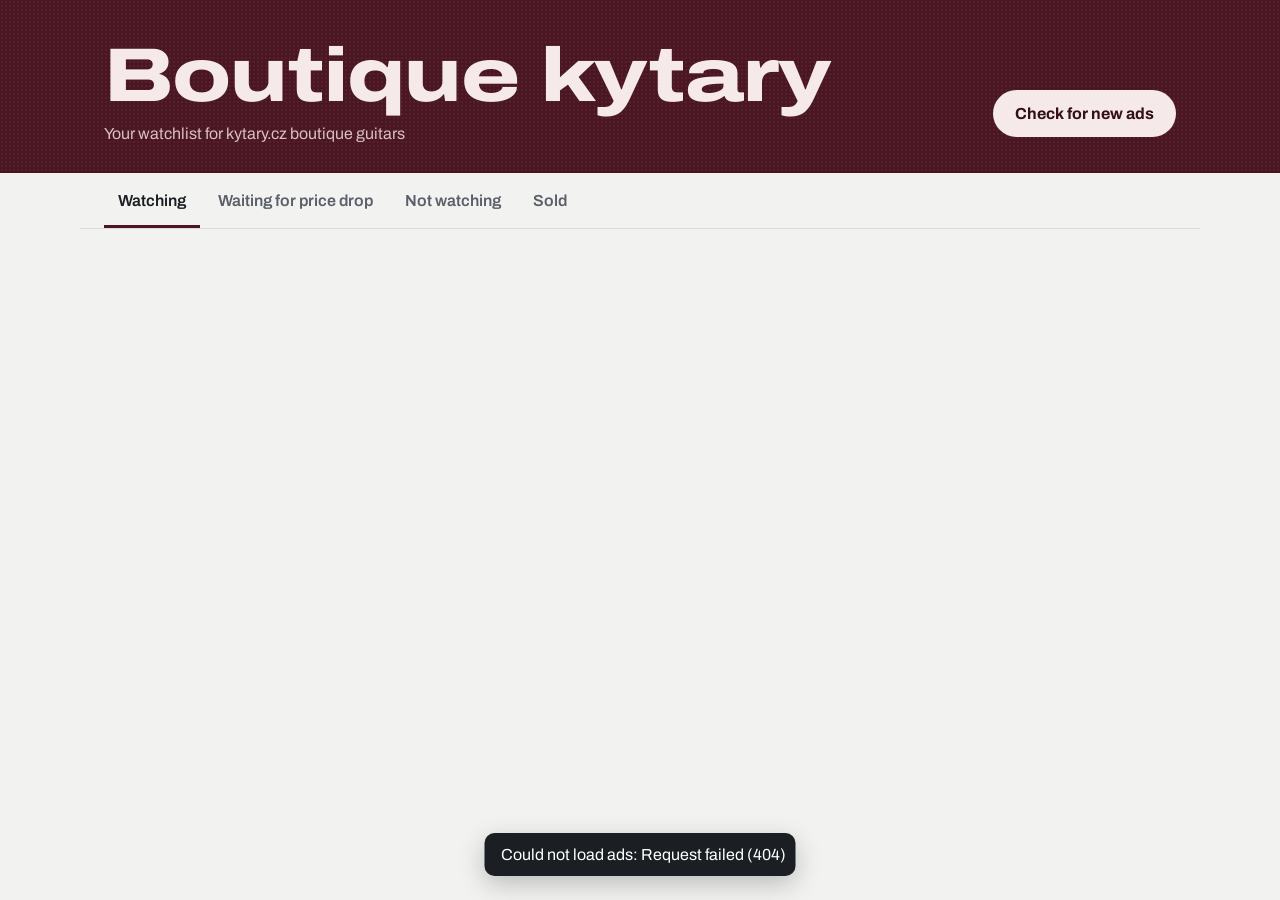
==== static/index.html @ fa1e03df "Initial commit" ====
<!doctype html>
<html lang="en">
<head>
  <meta charset="utf-8">
  <meta name="viewport" content="width=device-width, initial-scale=1">
  <title>Boutique Watchlist</title>
  <link rel="preconnect" href="https://fonts.googleapis.com">
  <link rel="preconnect" href="https://fonts.gstatic.com" crossorigin>
  <link href="https://fonts.googleapis.com/css2?family=Archivo:wdth,wght@62..125,100..900&display=swap" rel="stylesheet">
  <link rel="stylesheet" href="/static/style.css">
</head>
<body>
  <header class="band">
    <div class="band-inner">
      <h1>Boutique kytary</h1>
      <p class="band-sub">Your watchlist for kytary.cz boutique guitars</p>
      <div class="band-actions">
        <button id="refresh" class="btn-refresh" type="button">Check for new ads</button>
        <p id="last-run" class="last-run" aria-live="polite"></p>
      </div>
    </div>
  </header>

  <nav class="tabs" role="tablist" aria-label="Lists">
    <button role="tab" id="tab-watching" aria-controls="panel" data-tab="watching" aria-selected="true">Watching <span class="count"></span></button>
    <button role="tab" id="tab-waiting" aria-controls="panel" data-tab="waiting" aria-selected="false">Waiting for price drop <span class="count"></span></button>
    <button role="tab" id="tab-ignore" aria-controls="panel" data-tab="ignore" aria-selected="false">Not watching <span class="count"></span></button>
    <button role="tab" id="tab-sold" aria-controls="panel" data-tab="sold" aria-selected="false">Sold <span class="count"></span></button>
  </nav>

  <main id="panel" role="tabpanel" class="panel"></main>

  <div id="toast" class="toast" role="status" hidden>
    <span class="toast-text"></span>
    <button type="button" class="toast-undo">Undo</button>
  </div>

  <template id="row-tpl">
    <article class="ad">
      <a class="ad-thumb" target="_blank" rel="noopener"><img alt="" loading="lazy"></a>
      <div class="ad-info">
        <h3 class="ad-name"><a target="_blank" rel="noopener"><span class="ad-brand"></span> <span class="ad-model"></span></a></h3>
        <p class="ad-meta"><span class="ad-type"></span><span class="ad-id"></span></p>
      </div>
      <div class="ad-price">
        <span class="price-now"></span>
        <span class="price-was"></span>
        <span class="ad-avail"></span>
      </div>
      <div class="ad-controls"></div>
    </article>
  </template>

  <script src="/static/app.js"></script>
</body>
</html>
---- static/style.css ----
:root {
  --oxblood: #4A1621;
  --oxblood-deep: #330f17;
  --paper: #F2F3F1;
  --surface: #FFFFFF;
  --ink: #1B1E23;
  --ink-soft: #5B6068;
  --line: #D9DBD7;
  --brass: #A97F2F;
  --brass-tint: #F6EEDC;
  --green: #1E6B57;
  --green-tint: #E3F0EB;
  --sold: #B3261E;
  --focus: #2457C5;
  font-family: "Archivo", system-ui, sans-serif;
  font-variation-settings: "wdth" 100;
  color: var(--ink);
}

* { box-sizing: border-box; }

body {
  margin: 0;
  background: var(--paper);
  line-height: 1.45;
  font-size: 16px;
}

button, input { font: inherit; color: inherit; }

:focus-visible { outline: 3px solid var(--focus); outline-offset: 2px; }

/* Header band: the one loud element */
.band {
  background: var(--oxblood);
  background-image: radial-gradient(rgba(255,255,255,.05) 1px, transparent 1px);
  background-size: 4px 4px;
  color: #F5E9EA;
}
.band-inner {
  max-width: 1120px;
  margin: 0 auto;
  padding: 40px 24px 28px;
  display: grid;
  grid-template-columns: 1fr auto;
  align-items: end;
  gap: 4px 24px;
}
.band h1 {
  grid-column: 1;
  margin: 0;
  font-size: clamp(2.4rem, 7vw, 4.75rem);
  line-height: .95;
  font-weight: 800;
  font-variation-settings: "wdth" 125;
  letter-spacing: -.01em;
}
.band-sub { grid-column: 1; margin: 6px 0 0; color: #D9BEC2; }
.band-actions { grid-column: 2; grid-row: 1 / span 2; text-align: right; }
.btn-refresh {
  background: #F5E9EA;
  color: var(--oxblood-deep);
  border: 0;
  border-radius: 999px;
  padding: 12px 22px;
  font-weight: 700;
  cursor: pointer;
}
.btn-refresh:hover { background: #fff; }
.btn-refresh[disabled] { opacity: .7; cursor: progress; }
.last-run { margin: 8px 0 0; font-size: .875rem; color: #D9BEC2; }

/* Tabs */
.tabs {
  max-width: 1120px;
  margin: 0 auto;
  padding: 0 24px;
  display: flex;
  gap: 4px;
  border-bottom: 1px solid var(--line);
  overflow-x: auto;
}
.tabs button {
  background: none;
  border: 0;
  border-bottom: 3px solid transparent;
  padding: 16px 14px 12px;
  font-weight: 600;
  color: var(--ink-soft);
  cursor: pointer;
  white-space: nowrap;
}
.tabs button[aria-selected="true"] { color: var(--ink); border-bottom-color: var(--oxblood); }
.tabs .count { font-weight: 400; color: var(--ink-soft); }

.panel { max-width: 1120px; margin: 0 auto; padding: 8px 24px 96px; }

.group { margin-top: 32px; }
.group h2 {
  margin: 0 0 4px;
  font-size: 1.375rem;
  font-weight: 700;
  font-variation-settings: "wdth" 112;
}
.group-note { margin: 0 0 12px; color: var(--ink-soft); font-size: .9375rem; }
.empty { color: var(--ink-soft); padding: 16px 0; margin: 0; }

/* Ad rows */
.ad {
  display: grid;
  grid-template-columns: 96px minmax(0, 1fr) 150px 300px;
  gap: 16px;
  align-items: center;
  padding: 12px 0;
  border-top: 1px solid var(--line);
  font-variation-settings: "wdth" 88;
}
.ad:last-child { border-bottom: 1px solid var(--line); }
.ad-thumb {
  width: 96px; height: 96px;
  background: var(--surface);
  border-radius: 6px;
  display: grid; place-items: center;
  overflow: hidden;
}
.ad-thumb img { width: 100%; height: 100%; object-fit: contain; }
.ad-name { margin: 0; font-size: 1.0625rem; font-weight: 500; line-height: 1.3; }
.ad-name a { color: inherit; text-decoration: none; }
.ad-name a:hover { text-decoration: underline; }
.ad-brand { font-weight: 800; }
.ad-meta { margin: 4px 0 0; color: var(--ink-soft); font-size: .875rem; display: flex; gap: 12px; flex-wrap: wrap; }
.ad-price { display: flex; flex-direction: column; align-items: flex-end; text-align: right; }
.price-now { font-weight: 700; font-size: 1.125rem; font-variant-numeric: tabular-nums; }
.price-was { font-size: .875rem; color: var(--ink-soft); text-decoration: line-through; }
.price-was:empty { display: none; }
.ad-avail { font-size: .8125rem; color: var(--green); }

.ad.is-drop { background: linear-gradient(90deg, var(--brass-tint), transparent 70%); }
.ad.is-drop .price-now { color: var(--brass); }
.ad.is-gone .ad-thumb img { filter: grayscale(1); opacity: .6; }
.ad.is-gone .ad-avail { color: var(--sold); font-weight: 700; }

.sold-stamp {
  display: inline-block;
  border: 2px solid var(--sold);
  color: var(--sold);
  border-radius: 4px;
  padding: 0 6px;
  font-weight: 800;
  font-size: .8125rem;
  transform: rotate(-4deg);
}

/* Decision control */
.choice {
  display: inline-flex;
  border: 1px solid var(--line);
  border-radius: 8px;
  background: var(--surface);
  overflow: hidden;
}
.choice button {
  border: 0;
  background: none;
  padding: 8px 12px;
  font-size: .875rem;
  font-weight: 600;
  cursor: pointer;
  color: var(--ink-soft);
  white-space: nowrap;
}
.choice button + button { border-left: 1px solid var(--line); }
.choice button:hover { color: var(--ink); background: var(--paper); }
.choice button[aria-pressed="true"][data-status="watch"] { background: var(--green); color: #fff; }
.choice button[aria-pressed="true"][data-status="price"] { background: var(--brass); color: #fff; }
.choice button[aria-pressed="true"][data-status="ignore"] { background: var(--ink-soft); color: #fff; }

.target {
  display: flex;
  align-items: center;
  gap: 6px;
  margin-top: 8px;
  font-size: .875rem;
  color: var(--ink-soft);
}
.target input {
  width: 110px;
  padding: 6px 8px;
  border: 1px solid var(--line);
  border-radius: 6px;
  background: var(--surface);
  font-variant-numeric: tabular-nums;
}
.btn-plain {
  border: 1px solid var(--ink);
  background: var(--surface);
  border-radius: 8px;
  padding: 8px 12px;
  font-size: .875rem;
  font-weight: 600;
  cursor: pointer;
}
.btn-plain:hover { background: var(--ink); color: #fff; }
.controls-stack { display: flex; flex-direction: column; align-items: flex-start; gap: 8px; }

/* Toast */
.toast {
  position: fixed;
  left: 50%; bottom: 24px;
  transform: translateX(-50%);
  background: var(--ink);
  color: #fff;
  border-radius: 10px;
  padding: 10px 10px 10px 16px;
  display: flex; gap: 16px; align-items: center;
  max-width: calc(100vw - 32px);
  box-shadow: 0 8px 24px rgba(27,30,35,.25);
}
.toast[hidden] { display: none; }
.toast-undo { background: none; border: 1px solid #fff4; color: #fff; border-radius: 6px; padding: 4px 10px; cursor: pointer; }
.toast.is-error .toast-undo { display: none; }

@media (max-width: 860px) {
  .band-inner { grid-template-columns: 1fr; padding: 28px 16px 20px; }
  .band-actions { grid-column: 1; grid-row: auto; text-align: left; margin-top: 16px; }
  .tabs, .panel { padding-left: 16px; padding-right: 16px; }
  .ad { grid-template-columns: 72px minmax(0, 1fr) auto; }
  .ad-thumb { width: 72px; height: 72px; }
  .ad-controls { grid-column: 1 / -1; }
}

@media (prefers-reduced-motion: no-preference) {
  .ad.just-changed { animation: flash .9s ease-out; }
  @keyframes flash { from { background-color: var(--green-tint); } to { background-color: transparent; } }
}
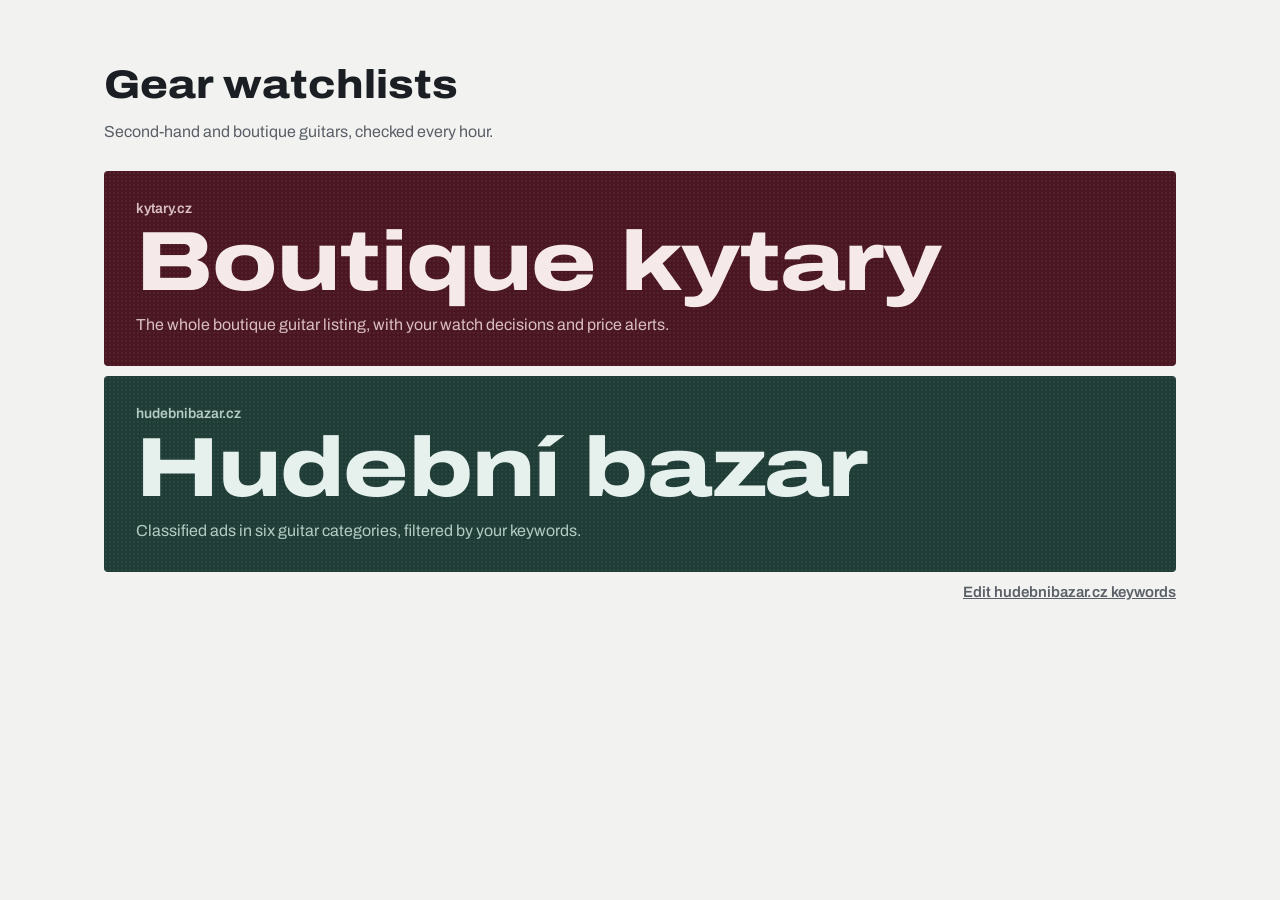
==== commit 1295797c: "Split into multiple scrapers: add hudebnibazar source Move the kytary boutique scraper, its DB layer" ====
--- a/static/index.html
+++ b/static/index.html
@@ -3,54 +3,56 @@
 <head>
   <meta charset="utf-8">
   <meta name="viewport" content="width=device-width, initial-scale=1">
-  <title>Boutique Watchlist</title>
+  <title>Gear watchlists</title>
   <link rel="preconnect" href="https://fonts.googleapis.com">
   <link rel="preconnect" href="https://fonts.gstatic.com" crossorigin>
   <link href="https://fonts.googleapis.com/css2?family=Archivo:wdth,wght@62..125,100..900&display=swap" rel="stylesheet">
   <link rel="stylesheet" href="/static/style.css">
 </head>
-<body>
-  <header class="band">
-    <div class="band-inner">
-      <h1>Boutique kytary</h1>
-      <p class="band-sub">Your watchlist for kytary.cz boutique guitars</p>
-      <div class="band-actions">
-        <button id="refresh" class="btn-refresh" type="button">Check for new ads</button>
-        <p id="last-run" class="last-run" aria-live="polite"></p>
-      </div>
-    </div>
+<body class="hub">
+  <header class="hub-head">
+    <h1>Gear watchlists</h1>
+    <p>Second-hand and boutique guitars, checked every hour.</p>
   </header>
 
-  <nav class="tabs" role="tablist" aria-label="Lists">
-    <button role="tab" id="tab-watching" aria-controls="panel" data-tab="watching" aria-selected="true">Watching <span class="count"></span></button>
-    <button role="tab" id="tab-waiting" aria-controls="panel" data-tab="waiting" aria-selected="false">Waiting for price drop <span class="count"></span></button>
-    <button role="tab" id="tab-ignore" aria-controls="panel" data-tab="ignore" aria-selected="false">Not watching <span class="count"></span></button>
-    <button role="tab" id="tab-sold" aria-controls="panel" data-tab="sold" aria-selected="false">Sold <span class="count"></span></button>
-  </nav>
+  <main class="sources">
+    <a class="source" data-source="kytary" href="/kytary-boutique/">
+      <span class="source-site">kytary.cz</span>
+      <span class="source-name">Boutique kytary</span>
+      <span class="source-what">The whole boutique guitar listing, with your watch decisions and price alerts.</span>
+      <span class="source-stats" id="stats-kytary_boutique"></span>
+    </a>
+    <a class="source" data-source="hudebnibazar" href="/hudebnibazar/">
+      <span class="source-site">hudebnibazar.cz</span>
+      <span class="source-name">Hudební bazar</span>
+      <span class="source-what">Classified ads in six guitar categories, filtered by your keywords.</span>
+      <span class="source-stats" id="stats-hudebnibazar"></span>
+    </a>
+    <a class="source-extra" href="/hudebnibazar/keywords">Edit hudebnibazar.cz keywords</a>
+  </main>
 
-  <main id="panel" role="tabpanel" class="panel"></main>
-
-  <div id="toast" class="toast" role="status" hidden>
-    <span class="toast-text"></span>
-    <button type="button" class="toast-undo">Undo</button>
-  </div>
-
-  <template id="row-tpl">
-    <article class="ad">
-      <a class="ad-thumb" target="_blank" rel="noopener"><img alt="" loading="lazy"></a>
-      <div class="ad-info">
-        <h3 class="ad-name"><a target="_blank" rel="noopener"><span class="ad-brand"></span> <span class="ad-model"></span></a></h3>
-        <p class="ad-meta"><span class="ad-type"></span><span class="ad-id"></span></p>
-      </div>
-      <div class="ad-price">
-        <span class="price-now"></span>
-        <span class="price-was"></span>
-        <span class="ad-avail"></span>
-      </div>
-      <div class="ad-controls"></div>
-    </article>
-  </template>
-
-  <script src="/static/app.js"></script>
+  <script>
+    const when = new Intl.DateTimeFormat("en-GB", { dateStyle: "medium", timeStyle: "short" });
+    function stat(value, label) {
+      const s = document.createElement("span");
+      s.className = "stat";
+      const b = document.createElement("b");
+      b.textContent = value;
+      s.append(b, label);
+      return s;
+    }
+    fetch("/api/summary").then((r) => r.json()).then((data) => {
+      for (const [key, s] of Object.entries(data)) {
+        const box = document.getElementById(`stats-${key}`);
+        const items = [stat(s.new, " new"), stat(s.watching, " watching")];
+        if (s.keywords != null) items.push(stat(s.keywords, s.keywords === 1 ? " keyword" : " keywords"));
+        const last = document.createElement("span");
+        last.className = "stat-when";
+        last.textContent = s.running ? "Scanning now…"
+          : s.last_run ? `Checked ${when.format(new Date(s.last_run.run_at || s.last_run.finished_at))}` : "Not checked yet";
+        box.replaceChildren(...items, last);
+      }
+    }).catch(() => {});
+  </script>
 </body>
 </html>
--- a/static/style.css
+++ b/static/style.css
@@ -12,9 +12,20 @@
   --green-tint: #E3F0EB;
   --sold: #B3261E;
   --focus: #2457C5;
+  --tolex: #1F3D36;
+  --tolex-deep: #142924;
   font-family: "Archivo", system-ui, sans-serif;
   font-variation-settings: "wdth" 100;
   color: var(--ink);
+}
+
+/* Each source has its own band colour: kytary.cz oxblood, hudebnibazar.cz amp-tolex green. */
+[data-source="kytary"] { --band: var(--oxblood); --band-deep: var(--oxblood-deep); --band-ink: #F5E9EA; --band-soft: #D9BEC2; }
+[data-source="hudebnibazar"] { --band: var(--tolex); --band-deep: var(--tolex-deep); --band-ink: #E6F0EC; --band-soft: #B3CBC2; }
+
+.visually-hidden {
+  position: absolute; width: 1px; height: 1px; overflow: hidden;
+  clip-path: inset(50%); white-space: nowrap;
 }
 
 * { box-sizing: border-box; }
@@ -32,10 +43,10 @@
 
 /* Header band: the one loud element */
 .band {
-  background: var(--oxblood);
+  background: var(--band);
   background-image: radial-gradient(rgba(255,255,255,.05) 1px, transparent 1px);
   background-size: 4px 4px;
-  color: #F5E9EA;
+  color: var(--band-ink);
 }
 .band-inner {
   max-width: 1120px;
@@ -55,11 +66,11 @@
   font-variation-settings: "wdth" 125;
   letter-spacing: -.01em;
 }
-.band-sub { grid-column: 1; margin: 6px 0 0; color: #D9BEC2; }
-.band-actions { grid-column: 2; grid-row: 1 / span 2; text-align: right; }
+.band-sub { grid-column: 1; margin: 6px 0 0; color: var(--band-soft); }
+.band-actions { grid-column: 2; grid-row: 2 / span 2; align-self: end; text-align: right; }
 .btn-refresh {
-  background: #F5E9EA;
-  color: var(--oxblood-deep);
+  background: var(--band-ink);
+  color: var(--band-deep);
   border: 0;
   border-radius: 999px;
   padding: 12px 22px;
@@ -68,7 +79,7 @@
 }
 .btn-refresh:hover { background: #fff; }
 .btn-refresh[disabled] { opacity: .7; cursor: progress; }
-.last-run { margin: 8px 0 0; font-size: .875rem; color: #D9BEC2; }
+.last-run { margin: 8px 0 0; font-size: .875rem; color: var(--band-soft); max-width: 36ch; margin-left: auto; }
 
 /* Tabs */
 .tabs {
@@ -90,7 +101,7 @@
   cursor: pointer;
   white-space: nowrap;
 }
-.tabs button[aria-selected="true"] { color: var(--ink); border-bottom-color: var(--oxblood); }
+.tabs button[aria-selected="true"] { color: var(--ink); border-bottom-color: var(--band); }
 .tabs .count { font-weight: 400; color: var(--ink-soft); }
 
 .panel { max-width: 1120px; margin: 0 auto; padding: 8px 24px 96px; }
@@ -133,6 +144,22 @@
 .price-now { font-weight: 700; font-size: 1.125rem; font-variant-numeric: tabular-nums; }
 .price-was { font-size: .875rem; color: var(--ink-soft); text-decoration: line-through; }
 .price-was:empty { display: none; }
+
+/* Start / Min / Max under the price now */
+.price-range {
+  margin: 4px 0 2px;
+  display: grid;
+  grid-template-columns: auto auto;
+  gap: 0 8px;
+  font-size: .8125rem;
+  line-height: 1.35;
+  font-variant-numeric: tabular-nums;
+}
+.price-range div { display: contents; }
+.price-range dt { color: var(--ink-soft); text-align: left; }
+.price-range dd { margin: 0; text-align: right; }
+.price-range.is-flat dd { color: var(--ink-soft); }
+.price-range .is-low dt, .price-range .is-low dd { color: var(--green); font-weight: 700; }
 .ad-avail { font-size: .8125rem; color: var(--green); }
 
 .ad.is-drop { background: linear-gradient(90deg, var(--brass-tint), transparent 70%); }
@@ -218,7 +245,186 @@
 }
 .toast[hidden] { display: none; }
 .toast-undo { background: none; border: 1px solid #fff4; color: #fff; border-radius: 6px; padding: 4px 10px; cursor: pointer; }
-.toast.is-error .toast-undo { display: none; }
+.toast:not(.has-undo) .toast-undo { display: none; }
+
+/* Link back to the main page, sitting above the page name */
+.band-home {
+  grid-column: 1 / -1;
+  justify-self: start;
+  margin-bottom: 20px;
+  color: var(--band-soft);
+  font-size: .875rem;
+  font-weight: 600;
+  text-decoration: none;
+  border-bottom: 1px solid currentColor;
+}
+.band-home:hover { color: var(--band-ink); }
+.band-home::before { content: "\2039  "; }
+
+/* Tabs that are links to other pages (results and keywords) */
+.tabs { justify-content: space-between; }
+.tabs-list { display: flex; gap: 4px; }
+.tabs-link, .tabs-page {
+  display: inline-block;
+  padding: 16px 14px 12px;
+  border-bottom: 3px solid transparent;
+  font-weight: 600;
+  color: var(--ink-soft);
+  text-decoration: none;
+  white-space: nowrap;
+}
+.tabs-link { color: var(--band); }
+.tabs-link:hover, .tabs-page:hover { color: var(--ink); }
+.tabs-page[aria-current="page"] { color: var(--ink); border-bottom-color: var(--band); }
+
+/* Category filter */
+.filters {
+  max-width: 1120px;
+  margin: 0 auto;
+  padding: 16px 24px 0;
+  display: flex;
+  flex-wrap: wrap;
+  gap: 8px;
+}
+.filters:empty { display: none; }
+.chip {
+  border: 1px solid var(--line);
+  background: var(--surface);
+  border-radius: 999px;
+  padding: 6px 14px;
+  font-size: .875rem;
+  font-weight: 600;
+  cursor: pointer;
+}
+.chip .count { font-weight: 400; color: var(--ink-soft); }
+.chip:hover { border-color: var(--ink-soft); }
+.chip[aria-pressed="true"] { background: var(--band); border-color: var(--band); color: var(--band-ink); }
+.chip[aria-pressed="true"] .count { color: var(--band-soft); }
+
+/* Keyword that found the ad */
+.ad-tags { margin: 6px 0 0; display: flex; gap: 6px; flex-wrap: wrap; }
+.tag {
+  font-size: .75rem;
+  font-weight: 600;
+  padding: 1px 8px;
+  border-radius: 4px;
+  background: var(--green-tint);
+  color: var(--band);
+}
+.price-now.is-text { font-weight: 500; font-size: .9375rem; color: var(--ink-soft); }
+.ad-thumb:not(:has(img)) { background: var(--line); }
+
+/* ---------- keywords page ---------- */
+.kw-panel { padding-top: 24px; }
+.kw-help p { margin: 0; max-width: 72ch; color: var(--ink-soft); font-size: .9375rem; }
+
+.kw-group { margin-top: 40px; }
+.kw-group-head { display: flex; align-items: baseline; justify-content: space-between; gap: 4px 24px; flex-wrap: wrap; margin-bottom: 8px; }
+.kw-group h2 {
+  margin: 0;
+  font-size: 1.5rem;
+  font-weight: 750;
+  font-variation-settings: "wdth" 118;
+}
+.kw-sources { margin: 0; font-size: .8125rem; color: var(--ink-soft); }
+.kw-sources a { color: inherit; }
+
+.kw-row {
+  display: grid;
+  grid-template-columns: minmax(150px, 1.1fr) minmax(170px, 1.4fr) 104px 104px 132px 196px;
+  gap: 10px;
+  align-items: center;
+  padding: 8px 0;
+  border-top: 1px solid var(--line);
+}
+.kw-head {
+  border-top: 0;
+  padding-bottom: 2px;
+  font-size: .8125rem;
+  color: var(--ink-soft);
+}
+.kw-field { display: block; min-width: 0; }
+.kw-field input {
+  width: 100%;
+  padding: 7px 9px;
+  border: 1px solid transparent;
+  border-radius: 6px;
+  background: transparent;
+}
+.kw-row:not(.kw-add) .kw-phrase input { font-weight: 750; font-size: 1.0625rem; font-variation-settings: "wdth" 108; }
+.kw-row:not(.kw-add) .kw-field input:hover { border-color: var(--line); background: var(--surface); }
+.kw-field input:focus { border-color: var(--ink-soft); background: var(--surface); }
+.kw-min input, .kw-max input { font-variant-numeric: tabular-nums; }
+.kw-row.is-dirty { background: var(--brass-tint); box-shadow: -12px 0 0 var(--brass-tint), 12px 0 0 var(--brass-tint); }
+
+.kw-result { display: flex; flex-direction: column; font-size: .8125rem; color: var(--ink-soft); line-height: 1.3; min-width: 0; }
+.kw-result strong { color: var(--ink); font-size: .875rem; }
+.kw-result.is-error strong { color: var(--sold); }
+.kw-result.is-error span { overflow: hidden; text-overflow: ellipsis; white-space: nowrap; }
+
+.kw-actions { display: flex; gap: 4px; justify-content: flex-end; flex-wrap: wrap; }
+.btn-quiet {
+  border: 0;
+  background: none;
+  padding: 8px 8px;
+  font-size: .875rem;
+  font-weight: 600;
+  color: var(--ink-soft);
+  cursor: pointer;
+  border-radius: 6px;
+}
+.btn-quiet:hover { color: var(--ink); background: var(--surface); }
+.btn-danger:hover { color: var(--sold); }
+
+.kw-add { border-top: 1px dashed var(--line); padding-top: 12px; align-items: end; }
+.kw-add .kw-label { display: block; font-size: .8125rem; color: var(--ink-soft); margin-bottom: 2px; }
+.kw-add .kw-field input { border-color: var(--line); background: var(--surface); }
+.kw-add:first-child { border-top: 1px solid var(--line); }
+
+/* ---------- main page ---------- */
+.hub { background: var(--paper); }
+.hub-head { max-width: 1120px; margin: 0 auto; padding: 56px 24px 28px; }
+.hub-head h1 {
+  margin: 0;
+  font-size: clamp(1.75rem, 4vw, 2.5rem);
+  font-weight: 800;
+  font-variation-settings: "wdth" 112;
+}
+.hub-head p { margin: 6px 0 0; color: var(--ink-soft); }
+
+.sources { max-width: 1120px; margin: 0 auto; padding: 0 24px 80px; display: flex; flex-direction: column; gap: 10px; }
+.source {
+  display: grid;
+  grid-template-columns: minmax(0, 1fr) auto;
+  grid-template-areas: "site site" "name stats" "what stats";
+  gap: 0 32px;
+  padding: 28px 32px 30px;
+  background: var(--band);
+  background-image: radial-gradient(rgba(255,255,255,.05) 1px, transparent 1px);
+  background-size: 4px 4px;
+  color: var(--band-ink);
+  text-decoration: none;
+  border-radius: 4px;
+}
+.source-site { grid-area: site; font-size: .875rem; font-weight: 600; color: var(--band-soft); }
+.source-name {
+  grid-area: name;
+  font-size: clamp(2.25rem, 7.5vw, 5.25rem);
+  line-height: .95;
+  font-weight: 800;
+  font-variation-settings: "wdth" 125;
+  letter-spacing: -.01em;
+  margin-top: 4px;
+  transition: font-variation-settings .35s ease;
+}
+.source:hover .source-name, .source:focus-visible .source-name { font-variation-settings: "wdth" 100; }
+.source-what { grid-area: what; margin-top: 10px; color: var(--band-soft); max-width: 60ch; }
+.source-stats { grid-area: stats; align-self: end; display: flex; flex-direction: column; align-items: flex-end; gap: 2px; text-align: right; }
+.stat { font-size: .9375rem; color: var(--band-soft); }
+.stat b { font-size: 1.5rem; font-weight: 750; color: var(--band-ink); font-variant-numeric: tabular-nums; }
+.stat-when { margin-top: 6px; font-size: .8125rem; color: var(--band-soft); }
+.source-extra { align-self: flex-end; color: var(--ink-soft); font-size: .9375rem; font-weight: 600; }
+.source-extra:hover { color: var(--ink); }
 
 @media (max-width: 860px) {
   .band-inner { grid-template-columns: 1fr; padding: 28px 16px 20px; }
@@ -227,9 +433,87 @@
   .ad { grid-template-columns: 72px minmax(0, 1fr) auto; }
   .ad-thumb { width: 72px; height: 72px; }
   .ad-controls { grid-column: 1 / -1; }
+  .last-run { margin-left: 0; }
+  .filters { padding-left: 16px; padding-right: 16px; }
+  .kw-head { display: none; }
+  .kw-row { grid-template-columns: 1fr 1fr; padding: 12px 0; }
+  .kw-phrase, .kw-excl { grid-column: 1 / -1; }
+  .kw-row .kw-label.visually-hidden { position: static; width: auto; height: auto; clip-path: none; display: block; font-size: .8125rem; color: var(--ink-soft); }
+  .kw-actions { justify-content: flex-start; }
+  .source { grid-template-columns: 1fr; grid-template-areas: "site" "name" "what" "stats"; padding: 22px 20px; }
+  .source-stats { align-items: flex-start; text-align: left; flex-direction: row; flex-wrap: wrap; gap: 4px 16px; margin-top: 16px; }
+  .hub-head, .sources { padding-left: 16px; padding-right: 16px; }
 }
 
 @media (prefers-reduced-motion: no-preference) {
   .ad.just-changed { animation: flash .9s ease-out; }
   @keyframes flash { from { background-color: var(--green-tint); } to { background-color: transparent; } }
 }
+
+@media (prefers-reduced-motion: reduce) {
+  .source-name { transition: none; }
+}
+
+/* Scan controls in each category header on the keywords page */
+.kw-group-title { min-width: 0; }
+.kw-scan { display: flex; flex-direction: column; align-items: flex-end; gap: 6px; text-align: right; }
+.kw-scan-status { margin: 0; display: flex; flex-direction: column; font-size: .8125rem; color: var(--ink-soft); line-height: 1.35; }
+.kw-scan-status .is-busy { color: var(--band); font-weight: 600; }
+.kw-scan-status .is-warn { color: var(--brass); font-weight: 600; }
+.kw-scan-actions { display: flex; gap: 4px; }
+.kw-scan-actions button[disabled] { opacity: .5; cursor: progress; }
+.kw-help p + p { margin-top: 8px; }
+.kw-group-head { align-items: flex-end; }
+@media (max-width: 860px) {
+  .kw-scan { align-items: flex-start; text-align: left; }
+}
+
+/* Two buttons in the band (results page) */
+.band-buttons { display: flex; gap: 8px; justify-content: flex-end; flex-wrap: wrap; }
+.btn-refresh-quiet { background: transparent; color: var(--band-ink); box-shadow: inset 0 0 0 1px var(--band-soft); }
+.btn-refresh-quiet:hover { background: rgba(255,255,255,.08); }
+@media (max-width: 860px) { .band-buttons { justify-content: flex-start; } }
+
+/* Your note on an ad (Hudební bazar) */
+.ad-note { margin-top: 6px; }
+.ad-note-text {
+  margin: 0 0 2px;
+  padding: 6px 10px;
+  border-left: 3px solid var(--brass);
+  background: var(--brass-tint);
+  border-radius: 0 6px 6px 0;
+  font-size: .875rem;
+  white-space: pre-wrap;
+  overflow-wrap: anywhere;
+  max-width: 60ch;
+}
+.ad-note textarea {
+  display: block;
+  width: 100%;
+  max-width: 60ch;
+  padding: 7px 9px;
+  border: 1px solid var(--ink-soft);
+  border-radius: 6px;
+  background: var(--surface);
+  font: inherit;
+  font-size: .875rem;
+  resize: vertical;
+}
+.ad-note-actions { display: flex; align-items: center; gap: 8px; margin-top: 6px; flex-wrap: wrap; }
+.ad-note-hint { font-size: .75rem; color: var(--ink-soft); }
+.btn-link {
+  border: 0;
+  background: none;
+  padding: 2px 0;
+  font-size: .8125rem;
+  font-weight: 600;
+  color: var(--ink-soft);
+  text-decoration: underline;
+  text-underline-offset: 2px;
+  cursor: pointer;
+}
+.btn-link:hover { color: var(--ink); }
+/* Note sits in the buttons column: fill that column, keep it compact */
+.ad-controls .ad-note { margin-top: 8px; }
+.ad-controls .ad-note-text, .ad-controls .ad-note textarea { max-width: none; }
+.ad-controls .ad-note textarea { min-height: 2.6em; }
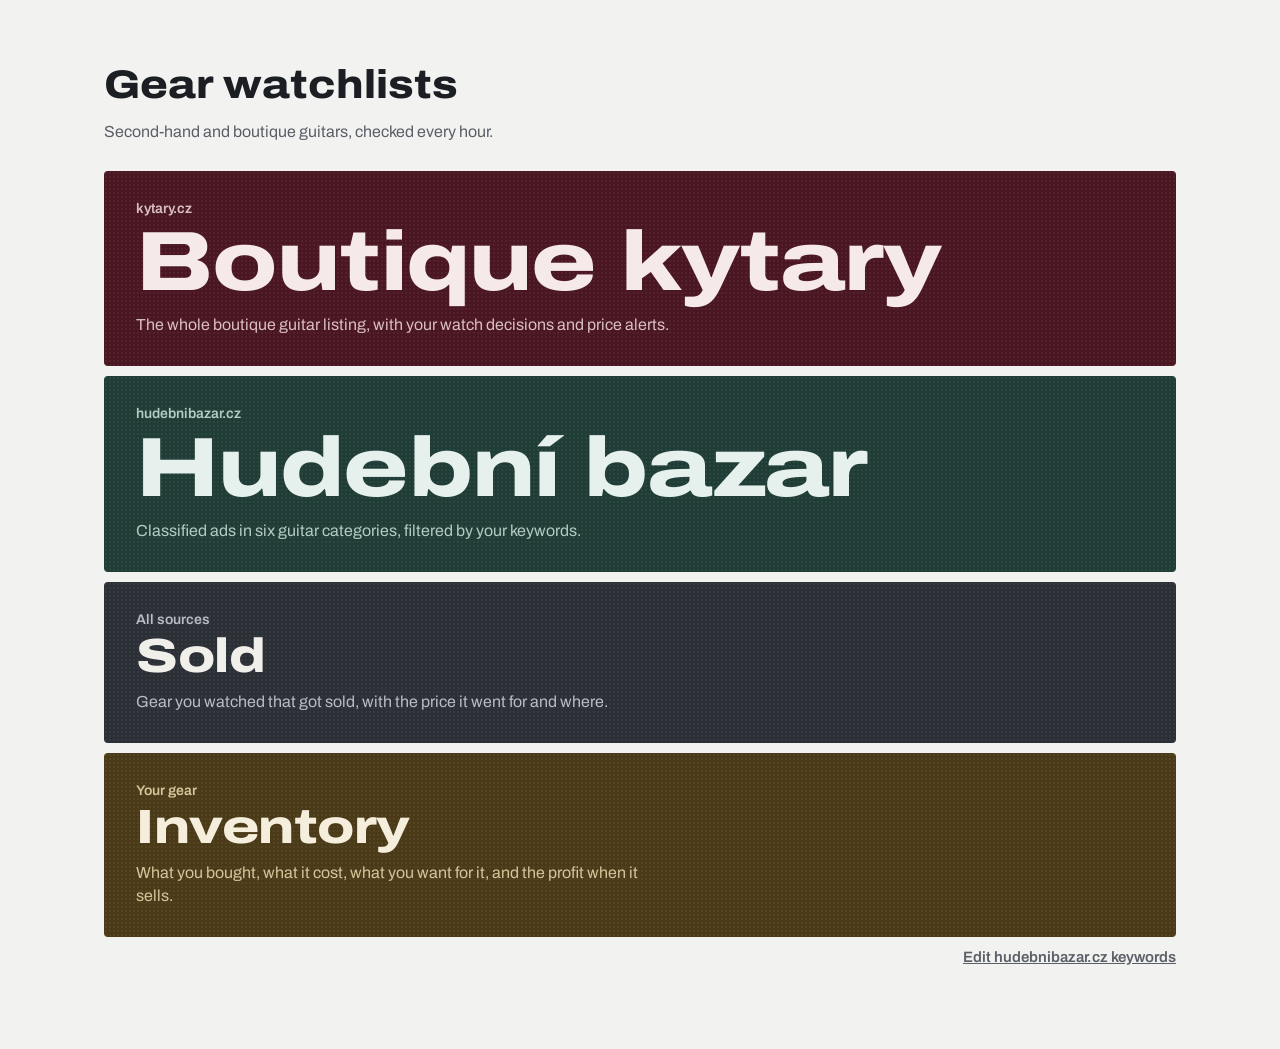
==== commit d09561a6: "Add sold and inventory pages - /sold/: "Move to sold" from any watchlist records the sale with a sna" ====
--- a/static/index.html
+++ b/static/index.html
@@ -28,6 +28,18 @@
       <span class="source-what">Classified ads in six guitar categories, filtered by your keywords.</span>
       <span class="source-stats" id="stats-hudebnibazar"></span>
     </a>
+    <a class="source is-small" data-source="sold" href="/sold/">
+      <span class="source-site">All sources</span>
+      <span class="source-name">Sold</span>
+      <span class="source-what">Gear you watched that got sold, with the price it went for and where.</span>
+      <span class="source-stats" id="stats-sold"></span>
+    </a>
+    <a class="source is-small" data-source="inventory" href="/inventory/">
+      <span class="source-site">Your gear</span>
+      <span class="source-name">Inventory</span>
+      <span class="source-what">What you bought, what it cost, what you want for it, and the profit when it sells.</span>
+      <span class="source-stats" id="stats-inventory"></span>
+    </a>
     <a class="source-extra" href="/hudebnibazar/keywords">Edit hudebnibazar.cz keywords</a>
   </main>
 
@@ -42,7 +54,22 @@
       return s;
     }
     fetch("/api/summary").then((r) => r.json()).then((data) => {
-      for (const [key, s] of Object.entries(data)) {
+      const { sold, inventory, ...sources } = data;
+      if (inventory) {
+        const czk = new Intl.NumberFormat("cs-CZ", { style: "currency", currency: "CZK", maximumFractionDigits: 0 });
+        const note = document.createElement("span");
+        note.className = "stat-when";
+        note.textContent = inventory.sold ? `Net profit ${czk.format(inventory.net_profit)}` : "Nothing sold yet";
+        document.getElementById("stats-inventory").replaceChildren(
+          stat(inventory.in_stock, " in stock"), stat(czk.format(inventory.stock_cost), " cost"), note);
+      }
+      if (sold) {
+        const last = document.createElement("span");
+        last.className = "stat-when";
+        last.textContent = sold.last ? `Last sold ${when.format(new Date(sold.last))}` : "Nothing recorded yet";
+        document.getElementById("stats-sold").replaceChildren(stat(sold.count, " sold"), stat(sold.priced, " with price"), last);
+      }
+      for (const [key, s] of Object.entries(sources)) {
         const box = document.getElementById(`stats-${key}`);
         const items = [stat(s.new, " new"), stat(s.watching, " watching")];
         if (s.keywords != null) items.push(stat(s.keywords, s.keywords === 1 ? " keyword" : " keywords"));
--- a/static/style.css
+++ b/static/style.css
@@ -517,3 +517,116 @@
 .ad-controls .ad-note { margin-top: 8px; }
 .ad-controls .ad-note-text, .ad-controls .ad-note textarea { max-width: none; }
 .ad-controls .ad-note textarea { min-height: 2.6em; }
+
+/* ---------- direct alerts ---------- */
+/* The keywords page gets more width: after "Matching ads" each row has the direct box and the answer. */
+.kw-panel { max-width: 1400px; }
+.kw-row { grid-template-columns: minmax(140px, 1fr) minmax(150px, 1.15fr) 92px 92px 118px 112px minmax(220px, 1.7fr) 128px; }
+
+.direct {
+  margin-top: 24px;
+  padding: 12px 16px;
+  border: 1px solid var(--line);
+  border-left: 4px solid var(--brass);
+  border-radius: 8px;
+  background: var(--surface);
+}
+.direct-bar { display: flex; align-items: center; gap: 8px 14px; flex-wrap: wrap; }
+.direct-title { font-weight: 750; font-variation-settings: "wdth" 108; }
+.direct-modes { display: inline-flex; border: 1px solid var(--line); border-radius: 8px; overflow: hidden; }
+.direct-mode {
+  border: 0; background: var(--paper); color: var(--ink-soft); font: inherit; font-size: .875rem; font-weight: 650;
+  padding: 6px 14px; cursor: pointer;
+}
+.direct-mode + .direct-mode { border-left: 1px solid var(--line); }
+.direct-mode:hover { color: var(--ink); }
+.direct-mode[aria-checked="true"] { background: var(--band); color: var(--band-ink); }
+.direct-mode[aria-checked="true"][data-mode="away"] { background: var(--brass); color: #fff; }
+.direct-mode[aria-checked="true"][data-mode="off"] { background: var(--ink-soft); color: #fff; }
+.direct-status { margin: 0 0 0 auto; font-size: .8125rem; color: var(--green); font-weight: 600; }
+.direct-status.is-warn { color: var(--sold); }
+.direct-help { margin: 6px 0 0; color: var(--ink-soft); font-size: .875rem; }
+.direct-more { margin-top: 8px; font-size: .875rem; }
+.direct-more summary { cursor: pointer; color: var(--ink-soft); font-weight: 600; }
+.direct-form { display: grid; grid-template-columns: repeat(3, minmax(0, 220px)); gap: 10px 14px; margin-top: 10px; align-items: end; }
+.direct-form .kw-label { display: block; font-size: .8125rem; color: var(--ink-soft); margin-bottom: 2px; }
+.direct-form input[type="number"] { width: 100%; padding: 6px 9px; border: 1px solid var(--line); border-radius: 6px; background: var(--surface); font: inherit; }
+.direct-check { grid-column: 1 / -1; display: flex; gap: 8px; align-items: center; }
+.direct-actions { grid-column: 1 / -1; display: flex; gap: 6px; flex-wrap: wrap; }
+.direct-events { margin: 12px 0 0; padding: 0; list-style: none; display: grid; gap: 4px; }
+.direct-when { color: var(--ink-soft); }
+.direct-state { font-size: .75rem; font-weight: 700; padding: 1px 7px; border-radius: 4px; background: var(--paper); color: var(--ink-soft); }
+.direct-state.is-replied { background: var(--green-tint); color: var(--green); }
+.direct-state.is-waiting, .direct-state.is-notified, .direct-state.is-dry_run { background: var(--brass-tint); color: var(--brass); }
+.direct-state.is-failed { color: var(--sold); }
+
+/* Direct box and prepared answer in a keyword row */
+.kw-direct { display: flex; flex-direction: column; gap: 3px; align-self: center; min-width: 0; }
+.kw-direct [hidden] { display: none; }
+.kw-check { display: flex; align-items: center; gap: 6px; font-size: .8125rem; color: var(--ink-soft); cursor: pointer; }
+.kw-check input { width: 16px; height: 16px; accent-color: var(--brass); margin: 0; }
+.kw-row.is-direct .kw-check:first-of-type { color: var(--brass); font-weight: 700; }
+.kw-direct-price input { padding: 3px 7px; font-size: .8125rem; border: 1px solid var(--line); border-radius: 6px; background: var(--surface); width: 100%; }
+.kw-answer textarea {
+  width: 100%; padding: 6px 9px; border: 1px solid var(--line); border-radius: 6px; background: var(--surface);
+  font: inherit; font-size: .8125rem; line-height: 1.35; resize: vertical; min-height: 40px;
+}
+.kw-row:not(.is-direct):not(.kw-add) .kw-answer textarea { opacity: .45; }
+.kw-row:not(.is-direct):not(.kw-add) .kw-answer textarea:focus { opacity: 1; }
+.kw-answer textarea:focus { border-color: var(--ink-soft); outline-offset: 0; }
+.kw-row.is-direct:not(.is-dirty):not(.kw-add) { box-shadow: inset 3px 0 0 var(--brass); }
+
+/* Direct mark on the results page */
+.tag.tag-direct { background: var(--brass-tint); color: var(--brass); }
+.ad.is-direct { box-shadow: inset 4px 0 0 var(--brass); }
+
+@media (max-width: 1180px) {
+  .kw-row { grid-template-columns: minmax(140px, 1fr) minmax(150px, 1.15fr) 92px 92px 118px 112px 128px; }
+  .kw-head span:nth-child(7) { display: none; }
+  .kw-answer { grid-column: 1 / -2; grid-row: 2; }
+}
+@media (max-width: 860px) {
+  .kw-row { grid-template-columns: 1fr 1fr; }
+  .kw-direct { grid-column: 1 / -1; flex-direction: row; flex-wrap: wrap; align-items: center; gap: 4px 14px; }
+  .kw-answer { grid-column: 1 / -1; grid-row: auto; }
+  .direct-status { margin-left: 0; }
+  .direct-form { grid-template-columns: 1fr; }
+}
+
+/* ---------- "Move to sold" form in a row ---------- */
+.sale {
+  width: 100%;
+  margin-top: 4px;
+  padding: 10px 12px 12px;
+  border: 1px solid var(--line);
+  border-left: 3px solid var(--sold);
+  border-radius: 8px;
+  background: var(--surface);
+  display: grid;
+  grid-template-columns: 1fr 1fr;
+  gap: 8px 10px;
+  font-size: .875rem;
+}
+.sale-title { grid-column: 1 / -1; margin: 0; font-weight: 700; }
+.sale-field { display: flex; flex-direction: column; gap: 2px; min-width: 0; }
+.sale-label { font-size: .75rem; color: var(--ink-soft); font-weight: 600; }
+.sale input, .sale textarea {
+  width: 100%;
+  padding: 5px 8px;
+  border: 1px solid var(--line);
+  border-radius: 6px;
+  background: var(--surface);
+  font: inherit;
+}
+.sale input:focus, .sale textarea:focus { border-color: var(--ink-soft); }
+.sale-sold_price input { font-variant-numeric: tabular-nums; font-weight: 700; }
+.sale-note { grid-column: 1 / -1; }
+.sale textarea { resize: vertical; }
+.sale-actions { grid-column: 1 / -1; display: flex; align-items: center; gap: 12px; }
+.sale .btn-save { border-color: var(--sold); color: var(--sold); }
+.sale .btn-save:hover { background: var(--sold); color: #fff; }
+
+/* ---------- main page: link to the sold list ---------- */
+[data-source="sold"] { --band: #2B2F36; --band-deep: #1B1E23; --band-ink: #F1EFEA; --band-soft: #B9BCC2; }
+[data-source="inventory"] { --band: #4A3A18; --band-deep: #2F240E; --band-ink: #F6EEDC; --band-soft: #D6C49A; }
+.source.is-small .source-name { font-size: clamp(1.75rem, 5vw, 3rem); }
